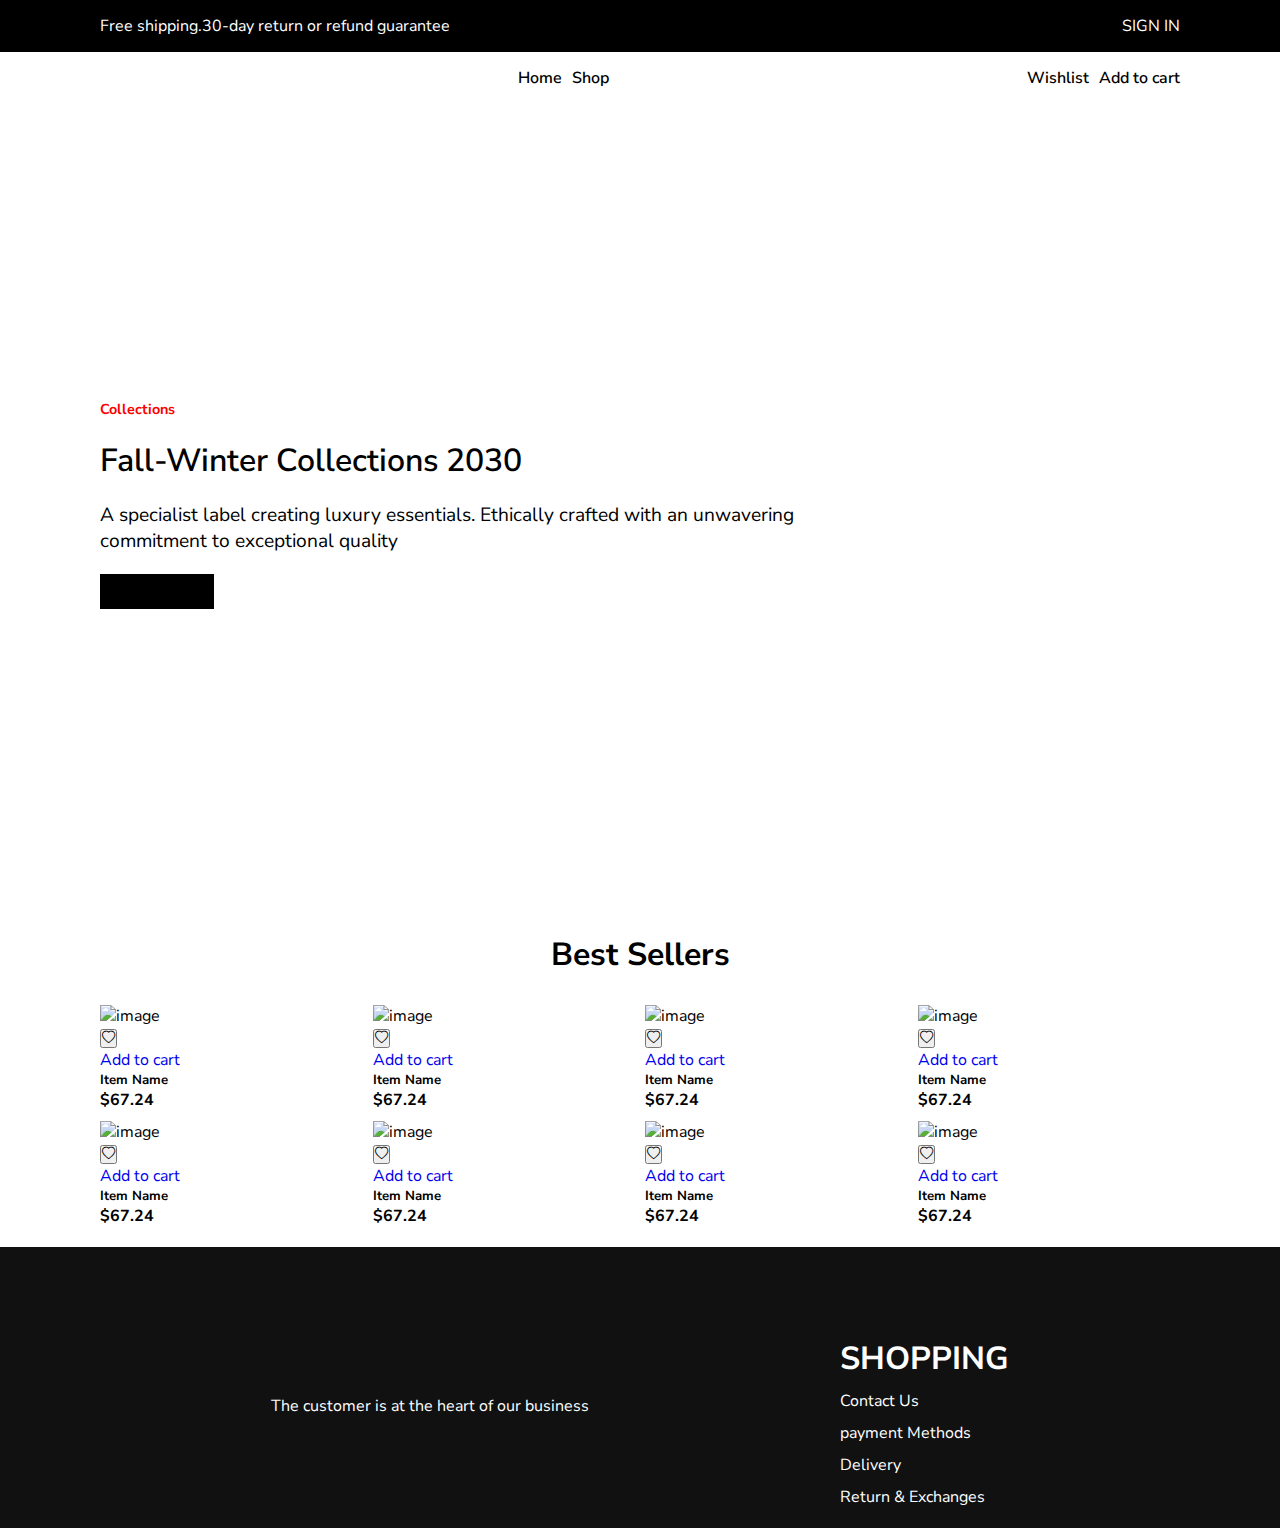
==== index.html @ 9382b2e5 "Feat: Added home page" ====
<!DOCTYPE html>
<html lang="en">
  <head>
    <meta charset="UTF-8" />
    <meta http-equiv="X-UA-Compatible" content="IE=edge" />
    <meta name="viewport" content="width=device-width, initial-scale=1.0" />
    <link rel="preconnect" href="https://fonts.googleapis.com" />
    <link rel="preconnect" href="https://fonts.gstatic.com" crossorigin />
    <link
      href="https://fonts.googleapis.com/css2?family=Nunito+Sans:wght@300;400;700&display=swap"
      rel="stylesheet"
    />
    <link
      rel="stylesheet"
      href="https://cdn.jsdelivr.net/npm/bootstrap-icons@1.3.0/font/bootstrap-icons.css"
    />
    <link rel="stylesheet" href="./components/btn.css" />
    <link rel="stylesheet" href="./components/card.css" />
    <link rel="stylesheet" href="./general.css" />
    <link rel="stylesheet" href="style.css" />
    <title>Male-fashion</title>
  </head>
  <body>
    <header>
      <div class="header-top">
        <p>Free shipping.30-day return or refund guarantee</p>
        <nav>
          <a href="#" class="btn-link">SIGN IN</a>
        </nav>
      </div>
      <div class="header-bottom">
        <div class="logo-container">
          <img src="./Assests/logo.png" alt="" />
        </div>
        <nav class="first-nav">
          <a href="#" class="btn-link">Home</a>
          <a href="./pages/shop/" class="btn-link">Shop</a>
        </nav>
        <nav class="second-nav">
          <a href="#" class="btn-link">Wishlist</a>
          <a href="./pages/cart/index.html" class="btn-link">Add to cart</a>
        </nav>
      </div>
    </header>
    <main>
      <div class="hero-container">
        <div class="hero-text">
          <h6>Collections</h6>
          <h2>Fall-Winter Collections 2030</h2>
          <p>
            A specialist label creating luxury essentials. Ethically crafted
            with an unwavering commitment to exceptional quality
          </p>
          <button class="btn btn-primary">SHOP NOW</button>
        </div>
      </div>
      <h3 class="best-seller">Best Sellers</h3>
      <div class="catalog-container">
        <div class="card-animated">
          <div class="card-imgwrapper">
            <img src="./Assests/img1.webp" alt="image" />
          </div>
          <button class="btn btn-default"><i class="bi bi-heart"></i></button>
          <div class="card-animated-body">
            <a href="#" class="btn btn-link">Add to cart</a>
            <h5>Item Name</h5>
            <h4>$67.24</h4>
          </div>
        </div>
        <div class="card-animated">
          <div class="card-imgwrapper">
            <img src="./Assests/img3.webp" alt="image" />
          </div>
          <button class="btn btn-default"><i class="bi bi-heart"></i></button>
          <div class="card-animated-body">
            <a href="#" class="btn btn-link">Add to cart</a>
            <h5>Item Name</h5>
            <h4>$67.24</h4>
          </div>
        </div>
        <div class="card-animated">
          <div class="card-imgwrapper">
            <img src="./Assests/img2.webp" alt="image" />
          </div>
          <button class="btn btn-default"><i class="bi bi-heart"></i></button>
          <div class="card-animated-body">
            <a href="#" class="btn btn-link">Add to cart</a>
            <h5>Item Name</h5>
            <h4>$67.24</h4>
          </div>
        </div>
        <div class="card-animated">
          <div class="card-imgwrapper">
            <img src="./Assests/img1.webp" alt="image" />
          </div>
          <button class="btn btn-default"><i class="bi bi-heart"></i></button>
          <div class="card-animated-body">
            <a href="#" class="btn btn-link">Add to cart</a>
            <h5>Item Name</h5>
            <h4>$67.24</h4>
          </div>
        </div>
        <div class="card-animated">
          <div class="card-imgwrapper">
            <img src="./Assests/img3.webp" alt="image" />
          </div>
          <button class="btn btn-default"><i class="bi bi-heart"></i></button>
          <div class="card-animated-body">
            <a href="#" class="btn btn-link">Add to cart</a>
            <h5>Item Name</h5>
            <h4>$67.24</h4>
          </div>
        </div>
        <div class="card-animated">
          <div class="card-imgwrapper">
            <img src="./Assests/img4.webp" alt="image" />
          </div>
          <button class="btn btn-default"><i class="bi bi-heart"></i></button>
          <div class="card-animated-body">
            <a href="#" class="btn btn-link">Add to cart</a>
            <h5>Item Name</h5>
            <h4>$67.24</h4>
          </div>
        </div>
        <div class="card-animated">
          <div class="card-imgwrapper">
            <img src="./Assests/img5.webp" alt="image" />
          </div>
          <button class="btn btn-default"><i class="bi bi-heart"></i></button>
          <div class="card-animated-body">
            <a href="#" class="btn btn-link">Add to cart</a>
            <h5>Item Name</h5>
            <h4>$67.24</h4>
          </div>
        </div>
        <div class="card-animated">
          <div class="card-imgwrapper">
            <img src="./Assests/img6.webp" alt="image" />
          </div>
          <button class="btn btn-default"><i class="bi bi-heart"></i></button>
          <div class="card-animated-body">
            <a href="#" class="btn btn-link">Add to cart</a>
            <h5>Item Name</h5>
            <h4>$67.24</h4>
          </div>
        </div>
      </div>
    </main>
    <footer>
      <div class="footer-container">
        <div class="footer-about">
          <div class="footer-logo">
            <img src="./Assests/footerlogo.png" alt="" srcset="" />
          </div>
          <p>The customer is at the heart of our business</p>
        </div>
        <div class="footer-shopping">
          <h6>SHOPPING</h6>
          <ul>
            <li>Contact Us</li>
            <li>payment Methods</li>
            <li>Delivery</li>
            <li>Return & Exchanges</li>
          </ul>
        </div>
        <!-- <div class="footer-newsletter">
                <p>Be the first to know about new arrivals,looks,books,sales & promos</p>
            </div> -->
      </div>
    </footer>
  </body>
</html>
---- general.css ----
*,
::after,
::before {
  box-sizing: border-box;
  margin: 0;
  padding: 0;
}
:root {
  --color-black: black;
}
::-webkit-scrollbar{
    background-color: aliceblue;
    width:8px;
}
::-webkit-scrollbar-thumb{
    border-radius: 1000px;
    background-color: rgb(83, 79, 79);
    border:2px solid #111;
}
::-webkit-scrollbar-thumb:hover{
    background-color: rgb(170, 177, 177);
}
html{
  height:100%;
}
body {
  font-family: 'Nunito Sans', sans-serif;
  display:flex;
  flex-direction:column;
  height:100%;

}
a {
  text-decoration: none;
}
header {
  --color-white: white;
}

.header-top {
  display: flex;
  justify-content: space-between;
  background-color: var(--color-black);
  color: var(--color-white);
  padding: 15px;
  padding-left: 100px;
  padding-right: 100px;
}
.header-top a {
  color: var(--color-white);
}
.header-top nav {
  display: flex;
  gap: 20px;
}
.header-bottom {
  display: flex;
  justify-content: space-between;
  padding: 15px;
  padding-left: 100px;
  padding-right: 100px;
  background-color: var(--color-white);
  align-items: center;
}
.header-bottom a {
  color: var(--color-black);
  font-weight: 600;
}
.first-nav {
  display: flex;
  justify-content: space-evenly;
  gap: 10px;
}
.first-nav a {
  color: var(--color-black);
}
.second-nav {
  display: flex;
  justify-content: flex-end;
  flex-wrap: wrap;
  gap: 10px;
}

main{
  flex-grow:1;
}
/* footer styling */

footer {
  background-color: #111;
  padding-top: 70px;
  flex-grow:0;
  width:100%;
}
.footer-container {
  color: white;
  max-width: 1500px;
  padding: 20px;
  display: flex;
  flex-wrap: wrap;
  /* gap: 300px; */
  justify-content: space-evenly;
  align-items: baseline;
}
.footer-about {
  display: flex;
  flex-direction: column;
  gap: 20px;
}
.footer-shopping {
  display: flex;
  flex-direction: column;
  gap: 10px;
  /* margin-left:auto; */
}
.footer-shopping h6 {
  font-size: 2rem;
}
.footer-shopping ul {
  display: flex;
  flex-direction: column;
  list-style-type: none;
  gap: 10px;
}
---- style.css ----
.hero-container {
  --color-red: red;
  height: 800px;
  background-image: url('./Assests/heo.jpg');
  background-position: center;
  background-size: cover;
  background-clip: border-box;
  display: flex;
  align-items: center;
}

.hero-text {
  max-width: 900px;
  display: flex;
  flex-direction: column;
  height: 500px;
  justify-content: center;
  gap: 20px;
  flex: 1;
  padding-left: 100px;
}
.hero-text p {
  font-size: 1.2rem;
}
.hero-text h6 {
  font-size: 0.9rem;
  color: var(--color-red);
}
.hero-text h2 {
  font-size: 2rem;
  font-weight: 600;
}
.hero-text button {
  align-self: flex-start;
  background-color: var(--color-black);
  padding: 10px 20px;
  border: none;
}
.hero-text button:hover {
  background-color: black;
}
.best-seller {
  text-align: center;
  display: flex;
  justify-content: center;
  align-items: center;
  padding-top: 1.8rem;
  padding-bottom: 1.8rem;
  font-size: 2rem;
}
.catalog-container {
  max-width: 2600px;
  padding-left: 100px;
  padding-right: 100px;
  display: grid;
  gap: 10px;
  grid-template-columns: repeat(4, 1fr);
  justify-content: center;
  margin-bottom: 20px;
}

@media (max-width: 1060px) {
  .catalog-container {
    grid-template-columns: repeat(auto-fit, minmax(min(100%, 260px), 1fr));
  }
}
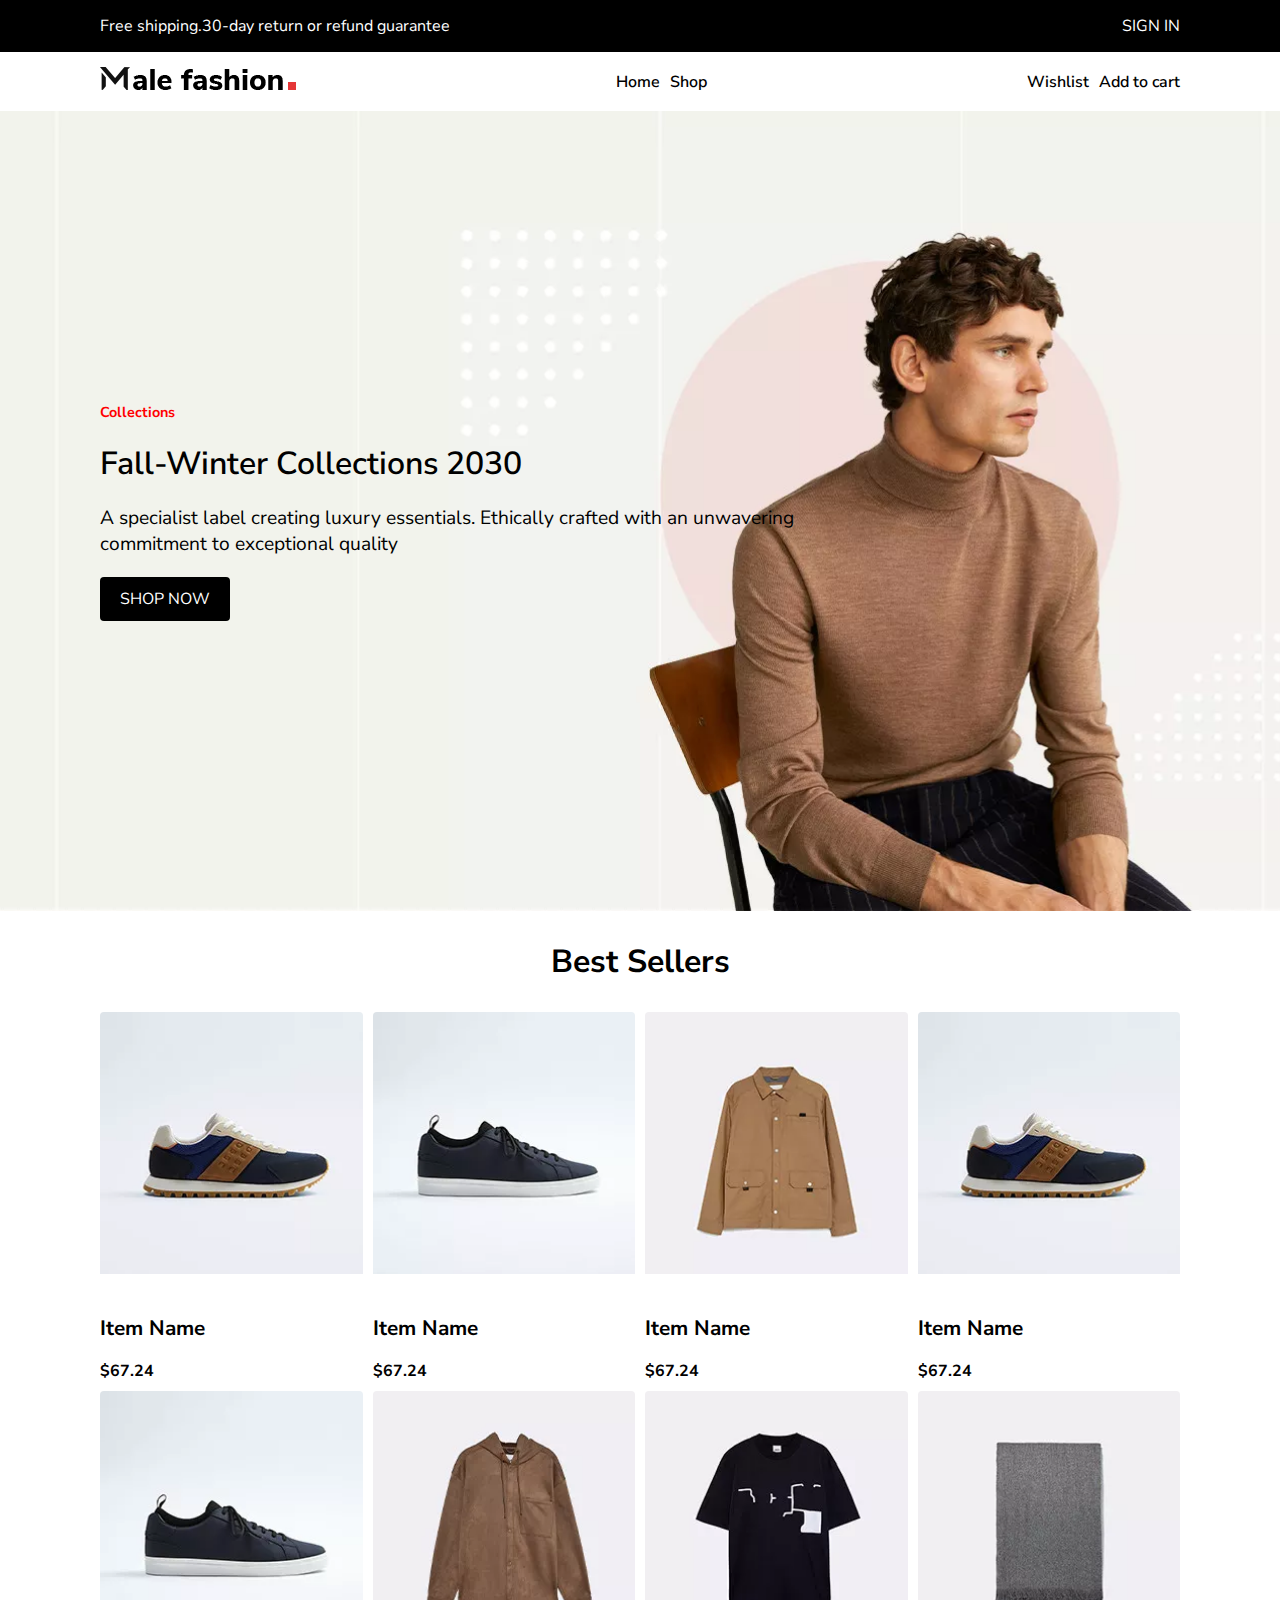
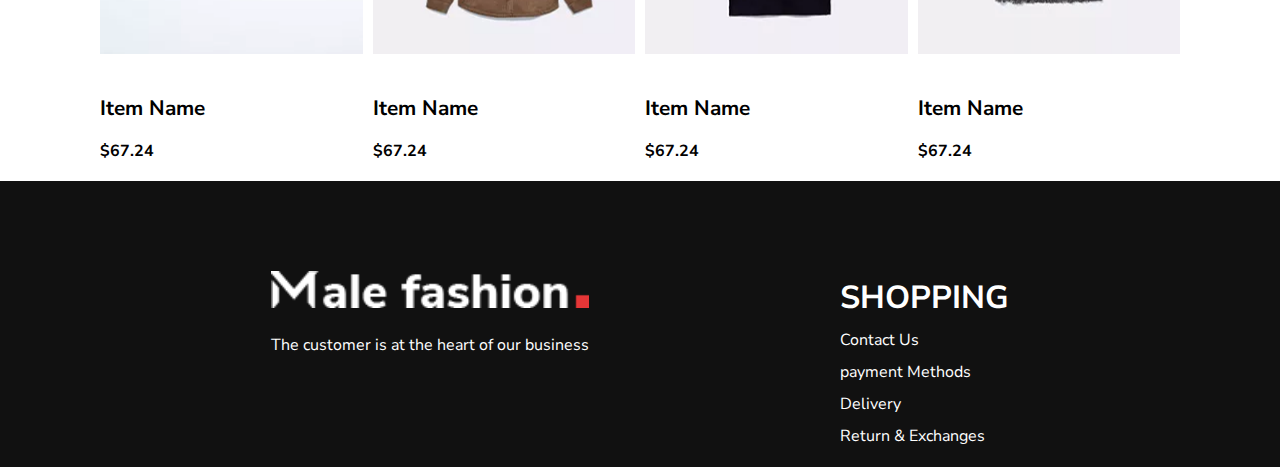
==== commit 09d57510: "Feat : updated home page" ====
--- a/index.html
+++ b/index.html
@@ -25,7 +25,7 @@
       <div class="header-top">
         <p>Free shipping.30-day return or refund guarantee</p>
         <nav>
-          <a href="#" class="btn-link">SIGN IN</a>
+          <a href="./pages/SignIn/index.html" class="btn-link">SIGN IN</a>
         </nav>
       </div>
       <div class="header-bottom">
@@ -34,10 +34,10 @@
         </div>
         <nav class="first-nav">
           <a href="#" class="btn-link">Home</a>
-          <a href="./pages/shop/" class="btn-link">Shop</a>
+          <a href="./pages/shop/index.html" class="btn-link">Shop</a>
         </nav>
         <nav class="second-nav">
-          <a href="#" class="btn-link">Wishlist</a>
+          <a href="./pages/Wishlist/index.html" class="btn-link">Wishlist</a>
           <a href="./pages/cart/index.html" class="btn-link">Add to cart</a>
         </nav>
       </div>
@@ -51,7 +51,7 @@
             A specialist label creating luxury essentials. Ethically crafted
             with an unwavering commitment to exceptional quality
           </p>
-          <button class="btn btn-primary">SHOP NOW</button>
+          <a class="btn btn-primary" href="./pages/shop/index.html">SHOP NOW</a>
         </div>
       </div>
       <h3 class="best-seller">Best Sellers</h3>
--- a/components/btn.css
+++ b/components/btn.css
@@ -0,0 +1,79 @@
+:root {
+  --white-color: #fff;
+  --btn-hover: #333;
+  --btn-defaultcolor: #333;
+  /* Color asset for primary Button */
+  --primary-color: #007bff;
+  --primary-colorborder: #007bff;
+  --primary-hover: #0069d9;
+  --primary-hoverborder: #0062cc;
+  /* Color asset for secondary Button */
+  --secondary-color: #6c757d;
+  --secondary-colorborder: #6c757d;
+  --secondary-hover: ##5a6268;
+  --secondary-hoverborder: #545b62;
+  /* color asset for warning color */
+  --warning-color: #f0ad4e;
+  --warning-colorborder: #eea236;
+  --warning-hover: #ec971f;
+  --warning-hoverborder: #d58512;
+  /* color asset for info color */
+  --info-color: #5bc0de;
+  --info-colorborder: #46b8da;
+  --info-hover: #31b0d5;
+  --info-hoverborder: #269abc;
+  /* color asset for success color */
+  --success-color: #28a745;
+  --success-colorborder: #28a745;
+  --success-hover: #218838;
+  --success-hoverborder: #1e7e34;
+  /* color asset for link button */
+  --link-color: #007bff;
+  --link-hover: #007bff;
+
+  /* Size values */
+  --padding-topnbottom: 0.375rem;
+  --padding-leftright: 0.75rem;
+  --font-size: 1rem;
+  --border-radius: 0.25rem;
+}
+/* Basic button styling starts Here */
+.btn {
+  display: inline-block;
+  margin-bottom: 0px;
+  font-weight: 400;
+  text-align: center;
+  border-radius: var(--border-radius);
+  font-size: var(--font-size);
+  border: 1px solid transparent;
+  padding: var(--padding-topnbottom) var(--padding-leftright);
+  line-height: 1.5;
+  cursor: pointer;
+  font-family: inherit;
+  white-space: nowrap;
+  vertical-align: middle;
+}
+.btn-link {
+  color: var(--link-color);
+  border-radius: 0;
+  border-color: transparent;
+  box-shadow: none;
+  padding: 0px;
+ 
+}
+.btn-link:focus,
+.btn-link:hover {
+  color: var(--link-hover);
+  text-decoration: underline;
+  background-color: transparent;
+}
+.btn-primary {
+  color: var(--white-color);
+  background-color: var(--primary-color);
+  border-color: var(--primary-colorborder);
+}
+.btn-primary:hover {
+  color: var(--white-color);
+  background-color: var(--primary-hover);
+  border-color: var(--primary-hoverborder);
+}
--- a/components/card.css
+++ b/components/card.css
@@ -0,0 +1,68 @@
+.card-imgwrapper{
+    object-fit: cover;
+
+   
+}
+img{
+    width:100%;
+}
+.card-animated{
+    --color-card:red;
+    overflow:hidden;
+    display:flex;
+    flex-direction: column;
+    position: relative;
+    border-radius:0.25rem;
+    line-height:1.25;
+    max-width:460px;
+    min-width:260px;
+    gap:10px;
+    
+}
+.card-animated h4{
+    margin-top:20px;
+}
+
+
+.card-animated a{
+    color:var( --color-card);
+    font-weight: 700;
+    opacity:0;
+    display: inline-block;
+    transform: translateY(0px);
+    transition: all 0.6s;
+}
+.card-animated:hover a{
+    opacity: 1;
+    transform:translateY(29px);
+    display: inline-block;
+    transition: all 0.6s;
+    color:var( --color-card);
+    font-weight: 700;
+    text-decoration: none;
+}
+.card-animated h5{
+    font-size:1.3rem;
+    visibility: visible;
+    opacity: 1;
+    transition: all 0.2s;
+}
+.card-animated:hover h5{
+    visibility: hidden;
+    opacity: 0;
+    transition: all 0.2s;
+}
+.card-animated button{
+    position: absolute;
+    top:10px;
+    right:10px;
+    opacity: 0;
+    transition: opacity 0.6s;
+}
+.card-animated:hover button{
+    opacity:1;
+    transition: all 0.6s;
+}
+.card-animated i{
+    font-size:2rem;
+}--- a/general.css
+++ b/general.css
@@ -35,6 +35,7 @@
 }
 header {
   --color-white: white;
+  --color-header-route:#f3f2ee;
 }
 
 .header-top {
@@ -66,6 +67,18 @@
   color: var(--color-black);
   font-weight: 600;
 }
+.header-route{
+  background-color: var(--color-header-route) ;
+  padding:25px;
+  padding-left:100px;
+  margin-bottom: 20px;
+}
+.header-route-links a{
+  color: var(--color-black);
+  font-weight: 500;
+}
+
+
 .first-nav {
   display: flex;
   justify-content: space-evenly;
--- a/style.css
+++ b/style.css
@@ -30,13 +30,13 @@
   font-size: 2rem;
   font-weight: 600;
 }
-.hero-text button {
+.hero-text a {
   align-self: flex-start;
   background-color: var(--color-black);
   padding: 10px 20px;
   border: none;
 }
-.hero-text button:hover {
+.hero-text a:hover {
   background-color: black;
 }
 .best-seller {
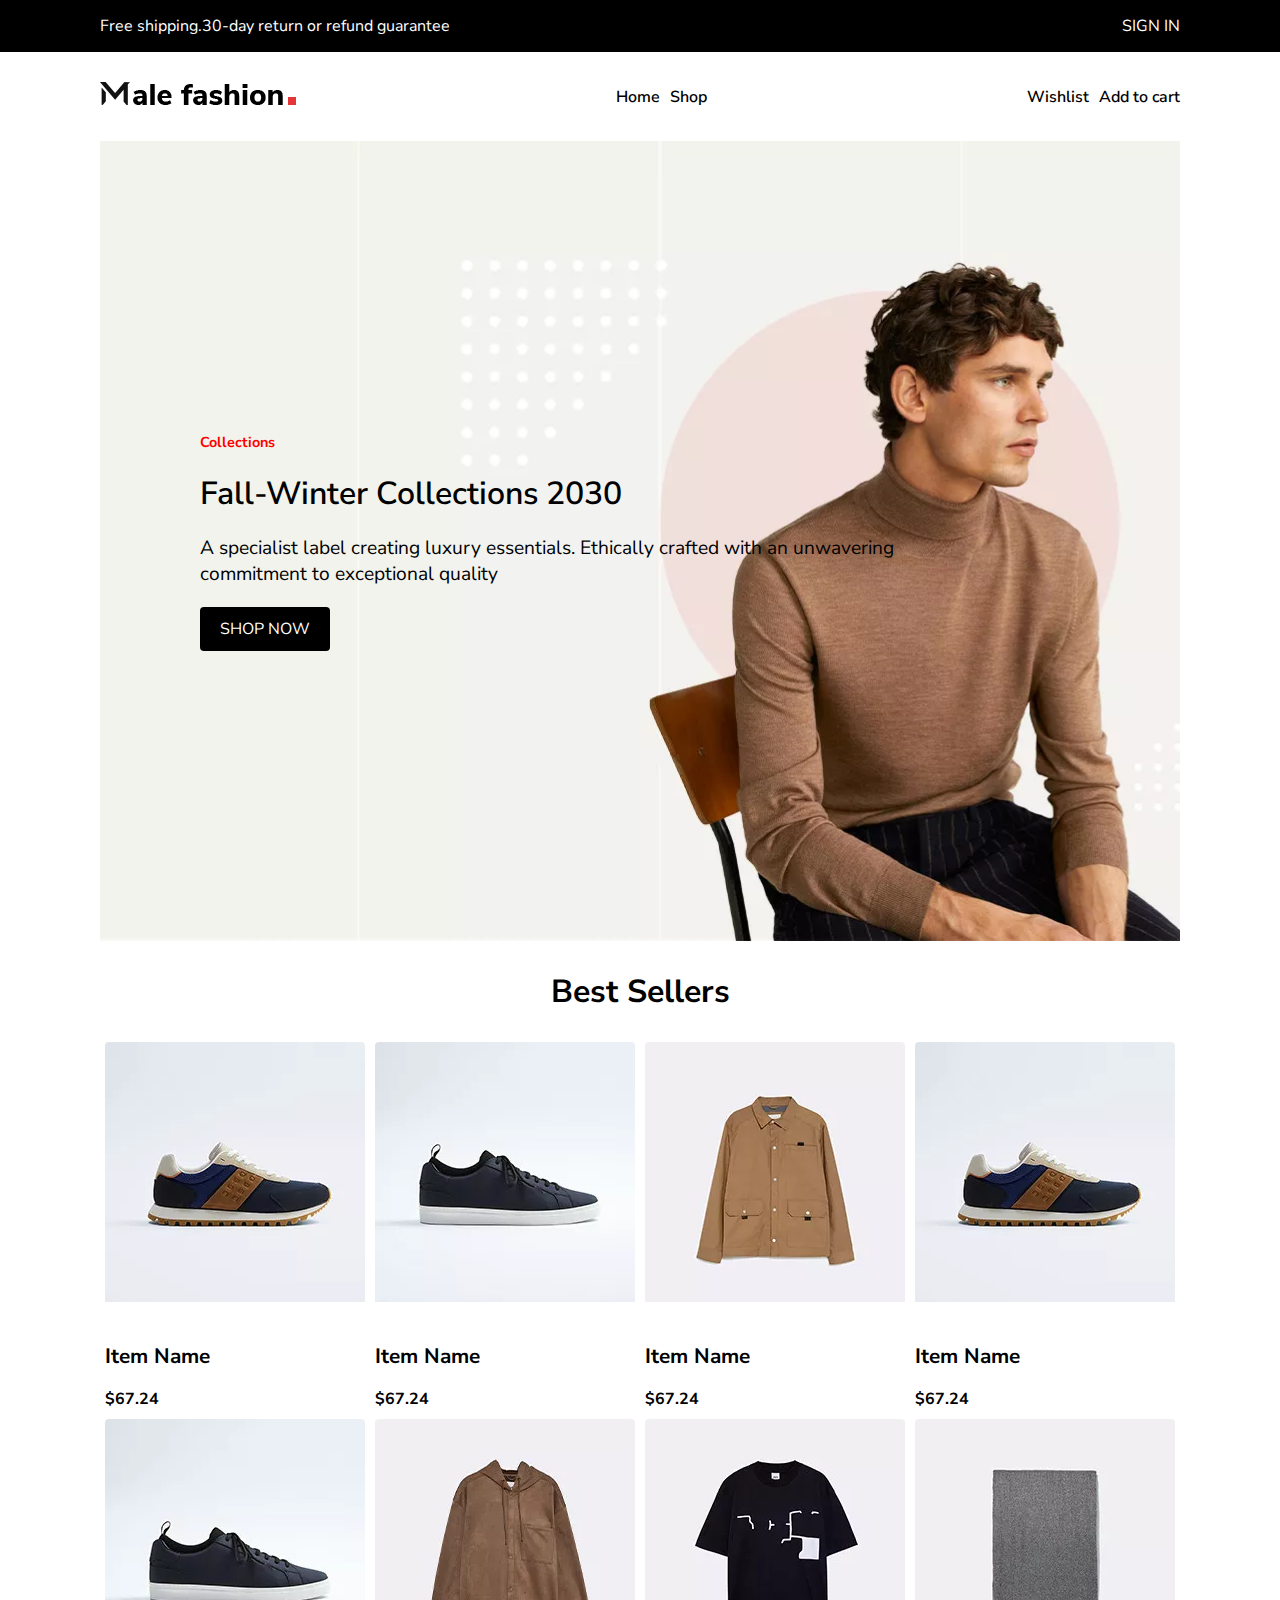
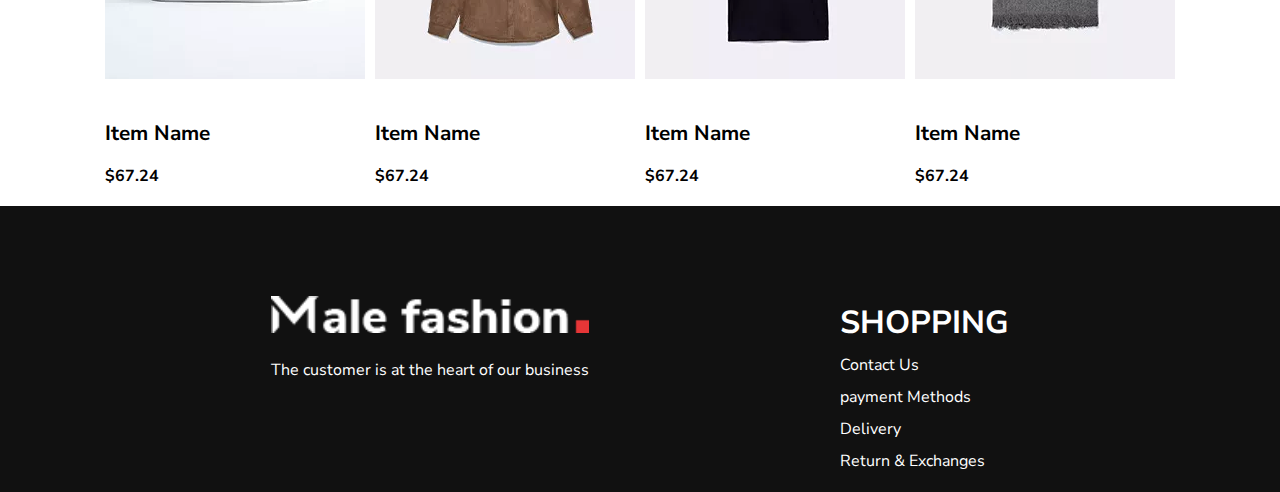
==== commit 14050e4b: "Refactor : Refactored Home page" ====
--- a/general.css
+++ b/general.css
@@ -8,34 +8,33 @@
 :root {
   --color-black: black;
 }
-::-webkit-scrollbar{
-    background-color: aliceblue;
-    width:8px;
+::-webkit-scrollbar {
+  background-color: aliceblue;
+  width: 8px;
 }
-::-webkit-scrollbar-thumb{
-    border-radius: 1000px;
-    background-color: rgb(83, 79, 79);
-    border:2px solid #111;
+::-webkit-scrollbar-thumb {
+  border-radius: 1000px;
+  background-color: rgb(83, 79, 79);
+  border: 2px solid #111;
 }
-::-webkit-scrollbar-thumb:hover{
-    background-color: rgb(170, 177, 177);
+::-webkit-scrollbar-thumb:hover {
+  background-color: rgb(170, 177, 177);
 }
-html{
-  height:100%;
+html {
+  height: 100%;
 }
 body {
   font-family: 'Nunito Sans', sans-serif;
-  display:flex;
-  flex-direction:column;
-  height:100%;
-
+  display: flex;
+  flex-direction: column;
+  height: 100%;
 }
 a {
   text-decoration: none;
 }
 header {
   --color-white: white;
-  --color-header-route:#f3f2ee;
+  --color-header-route: #f3f2ee;
 }
 
 .header-top {
@@ -43,9 +42,7 @@
   justify-content: space-between;
   background-color: var(--color-black);
   color: var(--color-white);
-  padding: 15px;
-  padding-left: 100px;
-  padding-right: 100px;
+  padding: 15px 100px;
 }
 .header-top a {
   color: var(--color-white);
@@ -57,9 +54,7 @@
 .header-bottom {
   display: flex;
   justify-content: space-between;
-  padding: 15px;
-  padding-left: 100px;
-  padding-right: 100px;
+  padding: 30px 100px;
   background-color: var(--color-white);
   align-items: center;
 }
@@ -67,17 +62,16 @@
   color: var(--color-black);
   font-weight: 600;
 }
-.header-route{
-  background-color: var(--color-header-route) ;
-  padding:25px;
-  padding-left:100px;
+.header-route {
+  background-color: var(--color-header-route);
+  padding: 25px;
+  padding-left: 100px;
   margin-bottom: 20px;
 }
-.header-route-links a{
+.header-route-links a {
   color: var(--color-black);
   font-weight: 500;
 }
-
 
 .first-nav {
   display: flex;
@@ -94,16 +88,17 @@
   gap: 10px;
 }
 
-main{
-  flex-grow:1;
+main {
+  flex-grow: 1;
+  padding: 0 100px;
 }
 /* footer styling */
 
 footer {
   background-color: #111;
   padding-top: 70px;
-  flex-grow:0;
-  width:100%;
+  flex-grow: 0;
+  width: 100%;
 }
 .footer-container {
   color: white;
@@ -111,7 +106,6 @@
   padding: 20px;
   display: flex;
   flex-wrap: wrap;
-  /* gap: 300px; */
   justify-content: space-evenly;
   align-items: baseline;
 }
@@ -135,3 +129,29 @@
   list-style-type: none;
   gap: 10px;
 }
+
+@media screen and (max-width: 550px) {
+  body{
+    font-size: 1.2rem;
+  }
+  main{
+    padding:15px;
+  }
+  .footer-container{
+    justify-content:flex-start;
+    gap:20px;
+  }
+  .header-top {
+    padding: 15px;
+  }
+  .header-top nav {
+    display: none;
+  }
+  .header-bottom {
+    display: none;
+  }
+  .header-route{
+    padding:15px;
+  }
+}
+
--- a/style.css
+++ b/style.css
@@ -50,8 +50,7 @@
 }
 .catalog-container {
   max-width: 2600px;
-  padding-left: 100px;
-  padding-right: 100px;
+  padding: 0 100px;
   display: grid;
   gap: 10px;
   grid-template-columns: repeat(4, 1fr);
@@ -59,8 +58,16 @@
   margin-bottom: 20px;
 }
 
-@media (max-width: 1060px) {
+@media (max-width: 550px) {
+  
+  .hero-container {
+    background-position: top 0% left 67%;
+  }
   .catalog-container {
     grid-template-columns: repeat(auto-fit, minmax(min(100%, 260px), 1fr));
+    padding: 15px;
+  }
+  .hero-text {
+    padding-left: 15px;
   }
 }
